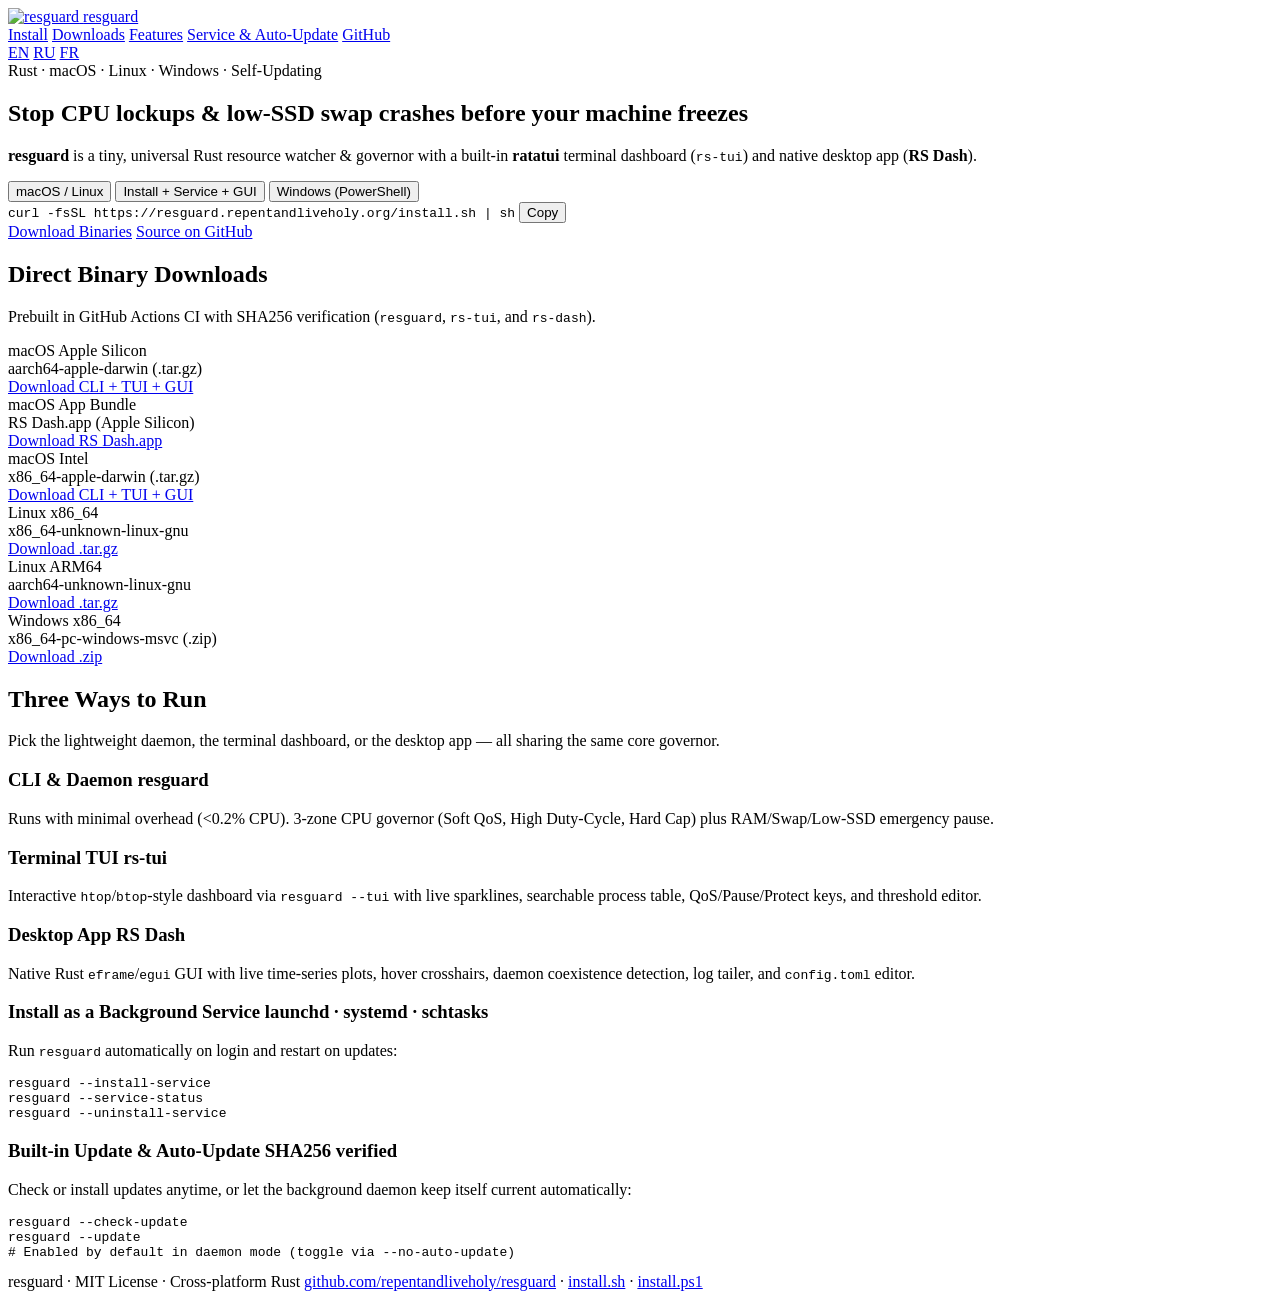
==== site/index.html @ 0b08c8ba "Initial release: resguard CLI/daemon, rs-tui, RS Dash GUI, service/self-update, CI/CD, and multiling" ====
<!DOCTYPE html>
<html lang="en">
<head>
  <meta charset="utf-8" />
  <meta name="viewport" content="width=device-width, initial-scale=1" />
  <title>resguard — Universal Rust Resource Governor, TUI &amp; RS Dash</title>
  <meta name="description" content="Zero-dependency Rust resource watcher &amp; governor with 3-zone CPU control, RAM/Swap/Low-SSD emergency guard, htop-style TUI, and native RS Dash desktop app." />
  <link rel="icon" href="/favicon.svg" type="image/svg+xml" />
  <link rel="stylesheet" href="/style.css" />
</head>
<body>
  <header>
    <div class="wrap nav">
      <a class="brand" href="/">
        <img src="/favicon.svg" alt="resguard" />
        <span>resguard</span>
      </a>
      <div class="nav-links">
        <a href="#install">Install</a>
        <a href="#downloads">Downloads</a>
        <a href="#features">Features</a>
        <a href="#service">Service &amp; Auto-Update</a>
        <a href="https://github.com/repentandliveholy/resguard" target="_blank" rel="noopener">GitHub</a>
        <div class="lang-switch" aria-label="Language">
          <a href="/" class="active">EN</a>
          <a href="/ru/">RU</a>
          <a href="/fr/">FR</a>
        </div>
      </div>
    </div>
  </header>

  <main class="wrap">
    <section class="hero" id="install">
      <div class="badge">Rust · macOS · Linux · Windows · Self-Updating</div>
      <h1>Stop CPU lockups &amp; low-SSD swap crashes before your machine freezes</h1>
      <p class="lead">
        <strong>resguard</strong> is a tiny, universal Rust resource watcher &amp; governor with a built-in
        <strong>ratatui</strong> terminal dashboard (<code>rs-tui</code>) and native desktop app (<strong>RS Dash</strong>).
      </p>

      <div class="install-card">
        <div class="install-tabs">
          <button class="tab-btn active" data-cmd="curl -fsSL https://resguard.repentandliveholy.org/install.sh | sh">macOS / Linux</button>
          <button class="tab-btn" data-cmd="curl -fsSL https://resguard.repentandliveholy.org/install.sh | sh -s -- --service --with-gui">Install + Service + GUI</button>
          <button class="tab-btn" data-cmd="irm https://resguard.repentandliveholy.org/install.ps1 | iex">Windows (PowerShell)</button>
        </div>
        <div class="cmd-row">
          <code id="install-cmd">curl -fsSL https://resguard.repentandliveholy.org/install.sh | sh</code>
          <button class="copy-btn" id="copy-btn">Copy</button>
        </div>
      </div>

      <div class="cta-row">
        <a class="btn btn-primary" href="#downloads">Download Binaries</a>
        <a class="btn" href="https://github.com/repentandliveholy/resguard" target="_blank" rel="noopener">Source on GitHub</a>
      </div>
    </section>

    <section id="downloads">
      <h2>Direct Binary Downloads</h2>
      <p class="sec-sub">Prebuilt in GitHub Actions CI with SHA256 verification (<code>resguard</code>, <code>rs-tui</code>, and <code>rs-dash</code>).</p>
      <div class="dl-grid">
        <div class="dl-card">
          <div>
            <div class="os">macOS Apple Silicon</div>
            <div class="meta">aarch64-apple-darwin (.tar.gz)</div>
          </div>
          <a class="dl-btn" href="https://github.com/repentandliveholy/resguard/releases/latest/download/resguard-macos-arm64.tar.gz">Download CLI + TUI + GUI</a>
        </div>
        <div class="dl-card">
          <div>
            <div class="os">macOS App Bundle</div>
            <div class="meta">RS Dash.app (Apple Silicon)</div>
          </div>
          <a class="dl-btn" href="https://github.com/repentandliveholy/resguard/releases/latest/download/RS-Dash-macos-arm64.app.tar.gz">Download RS Dash.app</a>
        </div>
        <div class="dl-card">
          <div>
            <div class="os">macOS Intel</div>
            <div class="meta">x86_64-apple-darwin (.tar.gz)</div>
          </div>
          <a class="dl-btn" href="https://github.com/repentandliveholy/resguard/releases/latest/download/resguard-macos-x86_64.tar.gz">Download CLI + TUI + GUI</a>
        </div>
        <div class="dl-card">
          <div>
            <div class="os">Linux x86_64</div>
            <div class="meta">x86_64-unknown-linux-gnu</div>
          </div>
          <a class="dl-btn" href="https://github.com/repentandliveholy/resguard/releases/latest/download/resguard-linux-x86_64.tar.gz">Download .tar.gz</a>
        </div>
        <div class="dl-card">
          <div>
            <div class="os">Linux ARM64</div>
            <div class="meta">aarch64-unknown-linux-gnu</div>
          </div>
          <a class="dl-btn" href="https://github.com/repentandliveholy/resguard/releases/latest/download/resguard-linux-arm64.tar.gz">Download .tar.gz</a>
        </div>
        <div class="dl-card">
          <div>
            <div class="os">Windows x86_64</div>
            <div class="meta">x86_64-pc-windows-msvc (.zip)</div>
          </div>
          <a class="dl-btn" href="https://github.com/repentandliveholy/resguard/releases/latest/download/resguard-windows-x86_64.zip">Download .zip</a>
        </div>
      </div>
    </section>

    <section id="features">
      <h2>Three Ways to Run</h2>
      <p class="sec-sub">Pick the lightweight daemon, the terminal dashboard, or the desktop app — all sharing the same core governor.</p>
      <div class="grid-3">
        <div class="card">
          <h3>CLI &amp; Daemon <span class="pill pill-green">resguard</span></h3>
          <p>Runs with minimal overhead (&lt;0.2% CPU). 3-zone CPU governor (Soft QoS, High Duty-Cycle, Hard Cap) plus RAM/Swap/Low-SSD emergency pause.</p>
        </div>
        <div class="card">
          <h3>Terminal TUI <span class="pill pill-cyan">rs-tui</span></h3>
          <p>Interactive <code>htop</code>/<code>btop</code>-style dashboard via <code>resguard --tui</code> with live sparklines, searchable process table, QoS/Pause/Protect keys, and threshold editor.</p>
        </div>
        <div class="card">
          <h3>Desktop App <span class="pill pill-purple">RS Dash</span></h3>
          <p>Native Rust <code>eframe</code>/<code>egui</code> GUI with live time-series plots, hover crosshairs, daemon coexistence detection, log tailer, and <code>config.toml</code> editor.</p>
        </div>
      </div>
    </section>

    <section id="service">
      <div class="grid-2">
        <div class="card">
          <h3>Install as a Background Service <span class="pill pill-amber">launchd · systemd · schtasks</span></h3>
          <p>Run <code>resguard</code> automatically on login and restart on updates:</p>
          <pre>resguard --install-service
resguard --service-status
resguard --uninstall-service</pre>
        </div>
        <div class="card">
          <h3>Built-in Update &amp; Auto-Update <span class="pill pill-cyan">SHA256 verified</span></h3>
          <p>Check or install updates anytime, or let the background daemon keep itself current automatically:</p>
          <pre>resguard --check-update
resguard --update
# Enabled by default in daemon mode (toggle via --no-auto-update)</pre>
        </div>
      </div>
    </section>

    <footer>
      <span>resguard · MIT License · Cross-platform Rust</span>
      <span><a href="https://github.com/repentandliveholy/resguard">github.com/repentandliveholy/resguard</a> · <a href="/install.sh">install.sh</a> · <a href="/install.ps1">install.ps1</a></span>
    </footer>
  </main>

  <script>
    const cmdEl = document.getElementById('install-cmd');
    const copyBtn = document.getElementById('copy-btn');
    document.querySelectorAll('.tab-btn').forEach(btn => {
      btn.addEventListener('click', () => {
        document.querySelectorAll('.tab-btn').forEach(b => b.classList.remove('active'));
        btn.classList.add('active');
        cmdEl.textContent = btn.dataset.cmd;
      });
    });
    copyBtn.addEventListener('click', async () => {
      await navigator.clipboard.writeText(cmdEl.textContent);
      copyBtn.textContent = 'Copied!';
      setTimeout(() => copyBtn.textContent = 'Copy', 1500);
    });
  </script>
</body>
</html>
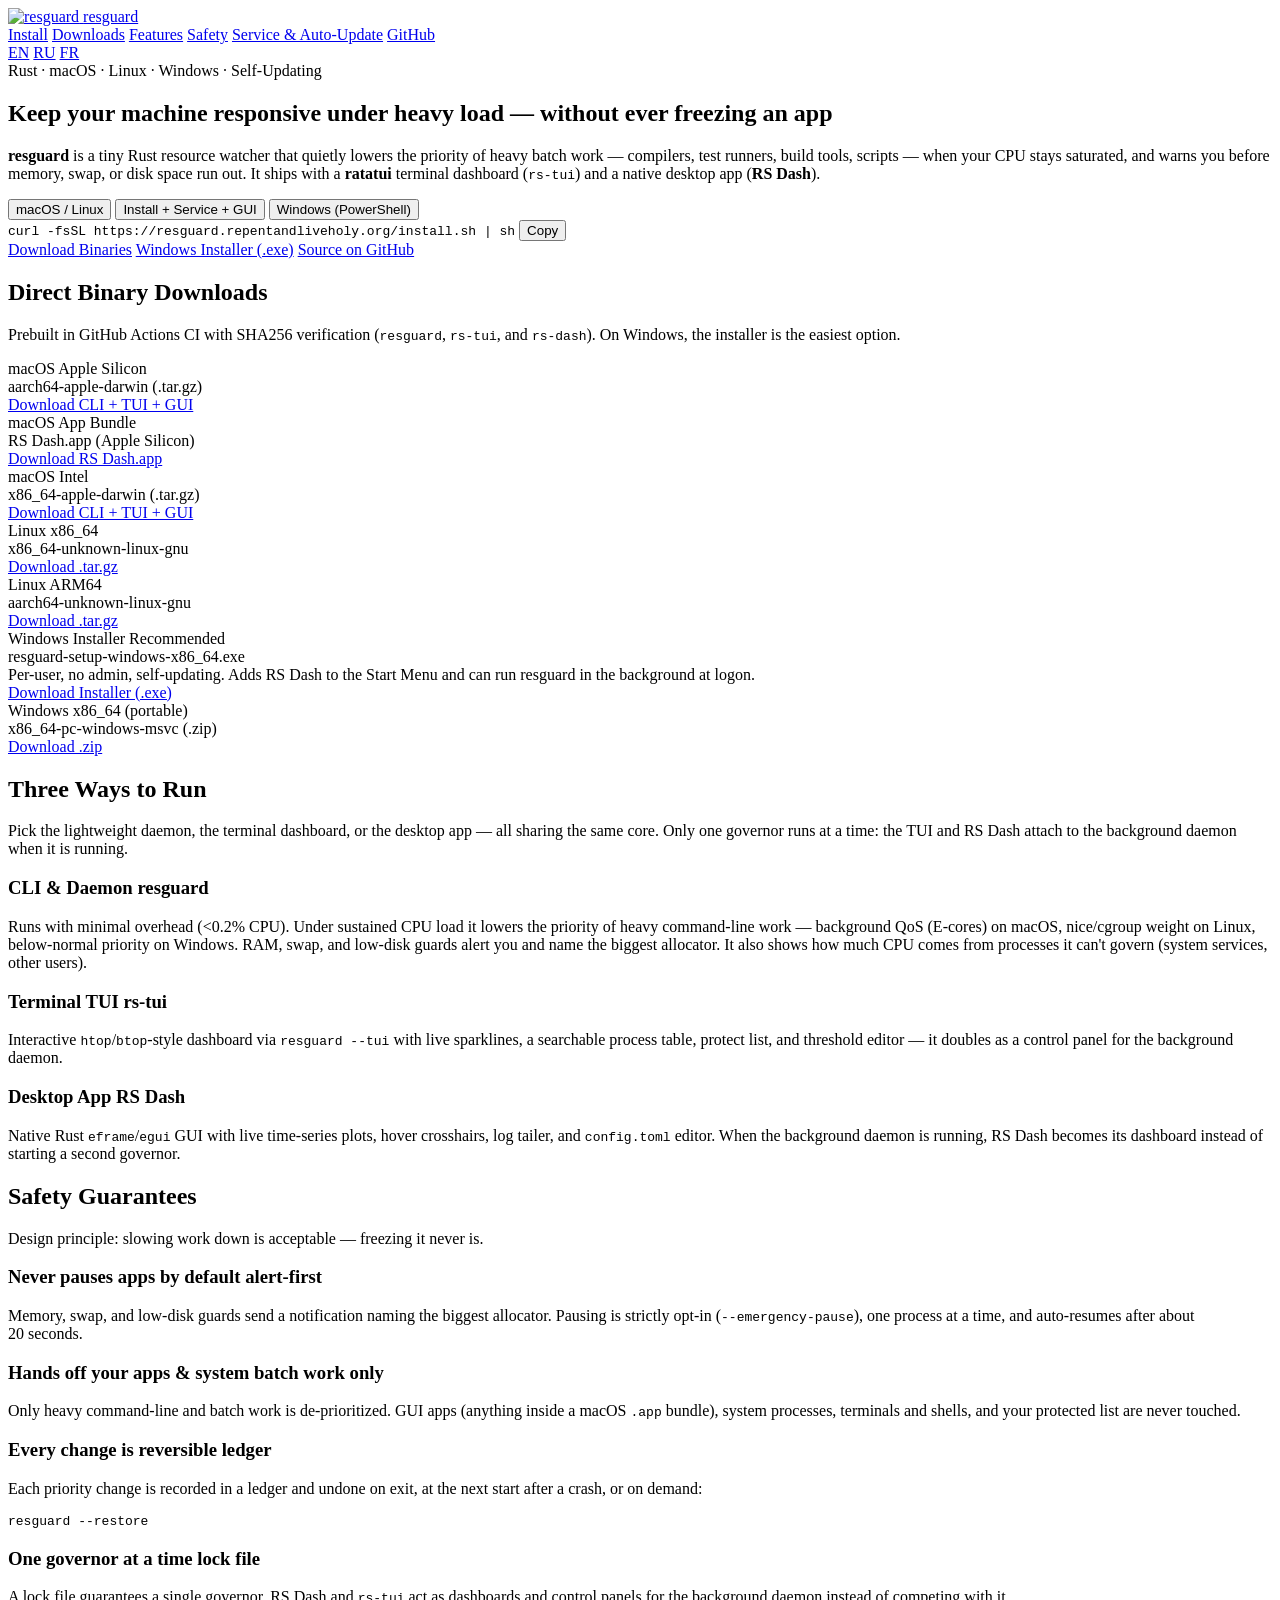
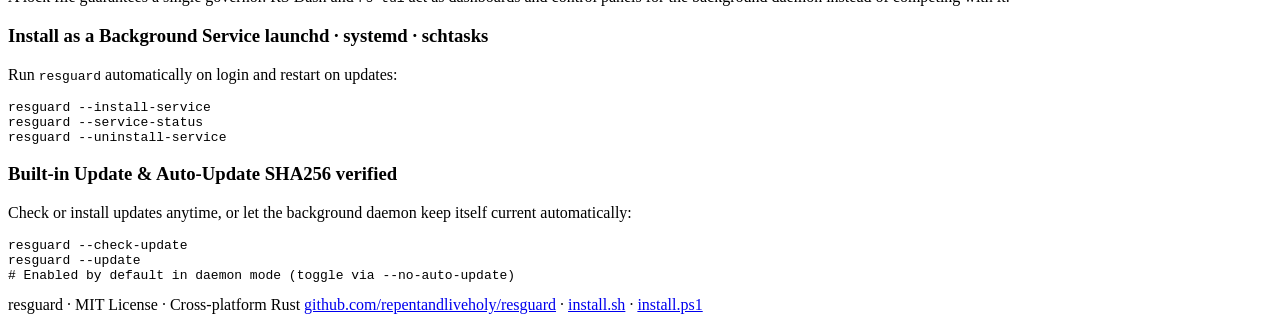
==== commit 53105d89: "v0.2.0: safety rework — never freeze, only slow down resguard froze Warp: under CPU load it SIGSTOP-" ====
--- a/site/index.html
+++ b/site/index.html
@@ -4,7 +4,7 @@
   <meta charset="utf-8" />
   <meta name="viewport" content="width=device-width, initial-scale=1" />
   <title>resguard — Universal Rust Resource Governor, TUI &amp; RS Dash</title>
-  <meta name="description" content="Zero-dependency Rust resource watcher &amp; governor with 3-zone CPU control, RAM/Swap/Low-SSD emergency guard, htop-style TUI, and native RS Dash desktop app." />
+  <meta name="description" content="Lightweight Rust resource watcher that keeps your desktop responsive: it de-prioritizes heavy batch work under sustained CPU load and warns before RAM, swap, or disk trouble — it never freezes apps. Includes an htop-style TUI and the native RS Dash desktop app." />
   <link rel="icon" href="/favicon.svg" type="image/svg+xml" />
   <link rel="stylesheet" href="/style.css" />
 </head>
@@ -19,6 +19,7 @@
         <a href="#install">Install</a>
         <a href="#downloads">Downloads</a>
         <a href="#features">Features</a>
+        <a href="#safety">Safety</a>
         <a href="#service">Service &amp; Auto-Update</a>
         <a href="https://github.com/repentandliveholy/resguard" target="_blank" rel="noopener">GitHub</a>
         <div class="lang-switch" aria-label="Language">
@@ -33,33 +34,36 @@
   <main class="wrap">
     <section class="hero" id="install">
       <div class="badge">Rust · macOS · Linux · Windows · Self-Updating</div>
-      <h1>Stop CPU lockups &amp; low-SSD swap crashes before your machine freezes</h1>
+      <h1>Keep your machine responsive under heavy load — without ever freezing an app</h1>
       <p class="lead">
-        <strong>resguard</strong> is a tiny, universal Rust resource watcher &amp; governor with a built-in
-        <strong>ratatui</strong> terminal dashboard (<code>rs-tui</code>) and native desktop app (<strong>RS Dash</strong>).
+        <strong>resguard</strong> is a tiny Rust resource watcher that quietly lowers the priority of heavy batch work —
+        compilers, test runners, build tools, scripts — when your CPU stays saturated, and warns you before memory, swap,
+        or disk space run out. It ships with a <strong>ratatui</strong> terminal dashboard (<code>rs-tui</code>) and a native desktop app (<strong>RS Dash</strong>).
       </p>
 
       <div class="install-card">
         <div class="install-tabs">
           <button class="tab-btn active" data-cmd="curl -fsSL https://resguard.repentandliveholy.org/install.sh | sh">macOS / Linux</button>
           <button class="tab-btn" data-cmd="curl -fsSL https://resguard.repentandliveholy.org/install.sh | sh -s -- --service --with-gui">Install + Service + GUI</button>
-          <button class="tab-btn" data-cmd="irm https://resguard.repentandliveholy.org/install.ps1 | iex">Windows (PowerShell)</button>
+          <button class="tab-btn" data-cmd="irm https://resguard.repentandliveholy.org/install.ps1 | iex" data-win="1">Windows (PowerShell)</button>
         </div>
         <div class="cmd-row">
           <code id="install-cmd">curl -fsSL https://resguard.repentandliveholy.org/install.sh | sh</code>
           <button class="copy-btn" id="copy-btn">Copy</button>
         </div>
+        <p class="install-alt" id="win-alt" hidden>Prefer a classic installer? <a href="https://github.com/repentandliveholy/resguard/releases/latest/download/resguard-setup-windows-x86_64.exe">Download the Windows Installer (.exe)</a> — per-user, no admin, self-updating.</p>
       </div>
 
       <div class="cta-row">
         <a class="btn btn-primary" href="#downloads">Download Binaries</a>
+        <a class="btn" href="https://github.com/repentandliveholy/resguard/releases/latest/download/resguard-setup-windows-x86_64.exe">Windows Installer (.exe)</a>
         <a class="btn" href="https://github.com/repentandliveholy/resguard" target="_blank" rel="noopener">Source on GitHub</a>
       </div>
     </section>
 
     <section id="downloads">
       <h2>Direct Binary Downloads</h2>
-      <p class="sec-sub">Prebuilt in GitHub Actions CI with SHA256 verification (<code>resguard</code>, <code>rs-tui</code>, and <code>rs-dash</code>).</p>
+      <p class="sec-sub">Prebuilt in GitHub Actions CI with SHA256 verification (<code>resguard</code>, <code>rs-tui</code>, and <code>rs-dash</code>). On Windows, the installer is the easiest option.</p>
       <div class="dl-grid">
         <div class="dl-card">
           <div>
@@ -96,9 +100,17 @@
           </div>
           <a class="dl-btn" href="https://github.com/repentandliveholy/resguard/releases/latest/download/resguard-linux-arm64.tar.gz">Download .tar.gz</a>
         </div>
-        <div class="dl-card">
-          <div>
-            <div class="os">Windows x86_64</div>
+        <div class="dl-card dl-card-primary">
+          <div>
+            <div class="os">Windows Installer <span class="pill pill-green">Recommended</span></div>
+            <div class="meta">resguard-setup-windows-x86_64.exe</div>
+            <div class="note">Per-user, no admin, self-updating. Adds RS Dash to the Start Menu and can run resguard in the background at logon.</div>
+          </div>
+          <a class="dl-btn dl-btn-primary" href="https://github.com/repentandliveholy/resguard/releases/latest/download/resguard-setup-windows-x86_64.exe">Download Installer (.exe)</a>
+        </div>
+        <div class="dl-card">
+          <div>
+            <div class="os">Windows x86_64 (portable)</div>
             <div class="meta">x86_64-pc-windows-msvc (.zip)</div>
           </div>
           <a class="dl-btn" href="https://github.com/repentandliveholy/resguard/releases/latest/download/resguard-windows-x86_64.zip">Download .zip</a>
@@ -108,19 +120,43 @@
 
     <section id="features">
       <h2>Three Ways to Run</h2>
-      <p class="sec-sub">Pick the lightweight daemon, the terminal dashboard, or the desktop app — all sharing the same core governor.</p>
+      <p class="sec-sub">Pick the lightweight daemon, the terminal dashboard, or the desktop app — all sharing the same core. Only one governor runs at a time: the TUI and RS Dash attach to the background daemon when it is running.</p>
       <div class="grid-3">
         <div class="card">
           <h3>CLI &amp; Daemon <span class="pill pill-green">resguard</span></h3>
-          <p>Runs with minimal overhead (&lt;0.2% CPU). 3-zone CPU governor (Soft QoS, High Duty-Cycle, Hard Cap) plus RAM/Swap/Low-SSD emergency pause.</p>
+          <p>Runs with minimal overhead (&lt;0.2% CPU). Under sustained CPU load it lowers the priority of heavy command-line work — background QoS (E-cores) on macOS, nice/cgroup weight on Linux, below-normal priority on Windows. RAM, swap, and low-disk guards alert you and name the biggest allocator. It also shows how much CPU comes from processes it can't govern (system services, other users).</p>
         </div>
         <div class="card">
           <h3>Terminal TUI <span class="pill pill-cyan">rs-tui</span></h3>
-          <p>Interactive <code>htop</code>/<code>btop</code>-style dashboard via <code>resguard --tui</code> with live sparklines, searchable process table, QoS/Pause/Protect keys, and threshold editor.</p>
+          <p>Interactive <code>htop</code>/<code>btop</code>-style dashboard via <code>resguard --tui</code> with live sparklines, a searchable process table, protect list, and threshold editor — it doubles as a control panel for the background daemon.</p>
         </div>
         <div class="card">
           <h3>Desktop App <span class="pill pill-purple">RS Dash</span></h3>
-          <p>Native Rust <code>eframe</code>/<code>egui</code> GUI with live time-series plots, hover crosshairs, daemon coexistence detection, log tailer, and <code>config.toml</code> editor.</p>
+          <p>Native Rust <code>eframe</code>/<code>egui</code> GUI with live time-series plots, hover crosshairs, log tailer, and <code>config.toml</code> editor. When the background daemon is running, RS Dash becomes its dashboard instead of starting a second governor.</p>
+        </div>
+      </div>
+    </section>
+
+    <section id="safety">
+      <h2>Safety Guarantees</h2>
+      <p class="sec-sub">Design principle: slowing work down is acceptable — freezing it never is.</p>
+      <div class="grid-2">
+        <div class="card">
+          <h3>Never pauses apps by default <span class="pill pill-green">alert-first</span></h3>
+          <p>Memory, swap, and low-disk guards send a notification naming the biggest allocator. Pausing is strictly opt-in (<code>--emergency-pause</code>), one process at a time, and auto-resumes after about 20&nbsp;seconds.</p>
+        </div>
+        <div class="card">
+          <h3>Hands off your apps &amp; system <span class="pill pill-cyan">batch work only</span></h3>
+          <p>Only heavy command-line and batch work is de-prioritized. GUI apps (anything inside a macOS <code>.app</code> bundle), system processes, terminals and shells, and your protected list are never touched.</p>
+        </div>
+        <div class="card">
+          <h3>Every change is reversible <span class="pill pill-amber">ledger</span></h3>
+          <p>Each priority change is recorded in a ledger and undone on exit, at the next start after a crash, or on demand:</p>
+          <pre>resguard --restore</pre>
+        </div>
+        <div class="card">
+          <h3>One governor at a time <span class="pill pill-purple">lock file</span></h3>
+          <p>A lock file guarantees a single governor. RS Dash and <code>rs-tui</code> act as dashboards and control panels for the background daemon instead of competing with it.</p>
         </div>
       </div>
     </section>
@@ -153,11 +189,13 @@
   <script>
     const cmdEl = document.getElementById('install-cmd');
     const copyBtn = document.getElementById('copy-btn');
+    const winAlt = document.getElementById('win-alt');
     document.querySelectorAll('.tab-btn').forEach(btn => {
       btn.addEventListener('click', () => {
         document.querySelectorAll('.tab-btn').forEach(b => b.classList.remove('active'));
         btn.classList.add('active');
         cmdEl.textContent = btn.dataset.cmd;
+        winAlt.hidden = !btn.dataset.win;
       });
     });
     copyBtn.addEventListener('click', async () => {
